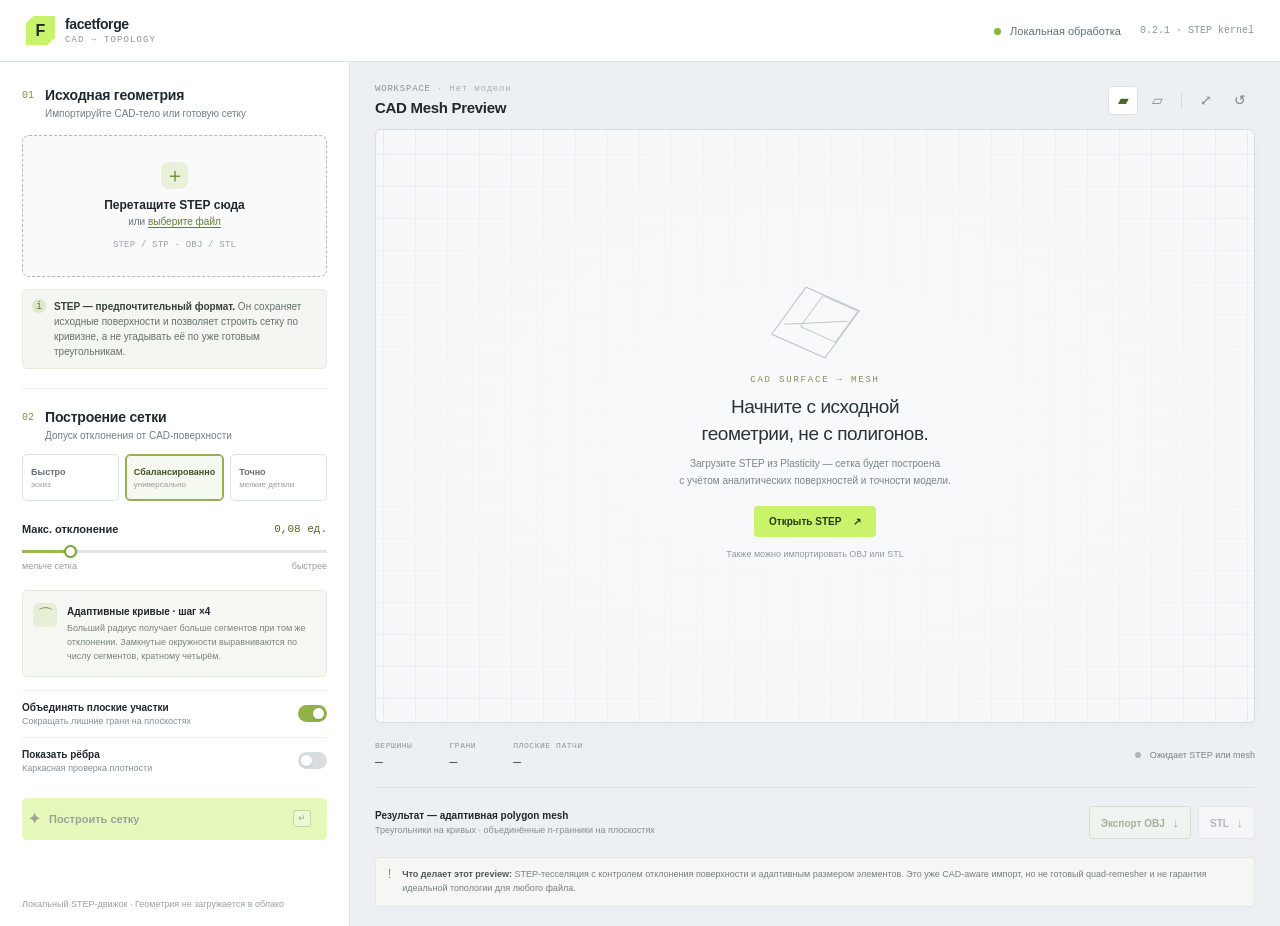
==== index.html @ 1f44ced6 "Fix STEP file selection rendering Co-authored-by: arena-agent <297053741+arena-agent@users.noreply.g" ====
<!doctype html>
<html lang="ru">
<head>
<meta charset="utf-8"><meta name="viewport" content="width=device-width,initial-scale=1">
<meta name="theme-color" content="#f1f3f5"><title>FacetForge — CAD to topology</title><link rel="stylesheet" href="style.css">
</head>
<body>
<header class="topbar"><a class="brand" href="#" aria-label="FacetForge"><span class="brand-mark">F</span><span class="brand-name">facetforge<small>CAD → TOPOLOGY</small></span></a><div class="top-right"><span class="privacy"><i></i> Локальная обработка</span><span class="edition">0.2.1 · STEP kernel</span></div></header>
<main class="app-shell">
<aside class="inspector">
<div class="panel-heading"><span class="stepno">01</span><div><h1>Исходная геометрия</h1><p>Импортируйте CAD-тело или готовую сетку</p></div></div>
<label class="dropzone" id="dropzone"><input id="fileInput" type="file" accept=".step,.stp,.obj,.stl"><span class="drop-icon">＋</span><strong>Перетащите STEP сюда</strong><span class="drop-sub">или <u>выберите файл</u></span><small>STEP / STP · OBJ / STL</small></label>
<div class="import-note"><span class="note-icon">i</span><span><b>STEP — предпочтительный формат.</b> Он сохраняет исходные поверхности и позволяет строить сетку по кривизне, а не угадывать её по уже готовым треугольникам.</span></div>
<div class="file-card hidden" id="modelCard"><span class="file-badge" id="fileBadge">STEP</span><div class="file-info"><b id="modelName">model.step</b><small id="modelInfo">Ожидает обработки</small></div><button id="removeModel" class="icon-btn" title="Убрать модель">×</button></div>
<div class="divider"></div>
<div class="panel-heading settings-title"><span class="stepno">02</span><div><h2>Построение сетки</h2><p>Допуск отклонения от CAD-поверхности</p></div></div>
<div class="preset-row" role="group" aria-label="Preset"><button class="preset" data-tol="0.25"><b>Быстро</b><small>эскиз</small></button><button class="preset selected" data-tol="0.08"><b>Сбалансированно</b><small>универсально</small></button><button class="preset" data-tol="0.02"><b>Точно</b><small>мелкие детали</small></button></div>
<div class="control"><div class="control-head"><label for="tolerance">Макс. отклонение</label><output id="toleranceValue">0,08 мм</output></div><input id="tolerance" type="range" min="0.01" max="0.5" step="0.01" value="0.08"><div class="range-hints"><span>мельче сетка</span><span>быстрее</span></div></div>
<div class="feature-card"><div class="feature-symbol">⌒</div><div><b>Адаптивные кривые · шаг ×4</b><p>Больший радиус получает больше сегментов при том же отклонении. Замкнутые окружности выравниваются по числу сегментов, кратному четырём.</p></div></div>
<div class="toggle-row"><div><b>Объединять плоские участки</b><small>Сокращать лишние грани на плоскостях</small></div><label class="switch"><input id="planarToggle" type="checkbox" checked><span></span></label></div>
<div class="toggle-row"><div><b>Показать рёбра</b><small>Каркасная проверка плотности</small></div><label class="switch"><input id="wireToggle" type="checkbox"><span></span></label></div>
<button class="build-btn" id="optimizeBtn" disabled><span>✦</span><span id="buildText">Построить сетку</span><kbd>↵</kbd></button>
<div class="sidebar-footer">Локальный STEP-движок · Геометрия не загружается в облако</div>
</aside>
<section class="viewport-panel">
<div class="viewport-head"><div><div class="eyebrow">WORKSPACE <span>·</span> <span id="viewName">Нет модели</span></div><div class="viewport-title" id="viewportTitle">CAD Mesh Preview</div></div><div class="viewport-actions"><button class="view-btn active" id="solidBtn" title="Заливка">▰</button><button class="view-btn" id="wireBtn" title="Рёбра">▱</button><span class="v-sep"></span><button class="view-btn" id="fitBtn" title="Вписать">⤢</button><button class="view-btn" id="resetBtn" title="Сбросить камеру">↺</button></div></div>
<div class="canvas-wrap" id="canvasWrap"><canvas id="view"></canvas><div class="empty-state" id="emptyState"><div class="isometric"><span></span></div><div class="empty-kicker">CAD SURFACE → MESH</div><h2>Начните с исходной<br>геометрии, не с полигонов.</h2><p>Загрузите STEP из Plasticity — сетка будет построена<br>с учётом аналитических поверхностей и точности модели.</p><button id="emptyUpload">Открыть STEP <span>↗</span></button><small>Также можно импортировать OBJ или STL</small></div><div class="view-hint hidden" id="viewHint">Вращение — перетаскивание <span>·</span> Масштаб — колесо</div><div class="loading hidden" id="loading"><span class="spinner"></span><b id="loadingTitle">Тесселяция CAD-поверхностей</b><small>Оставайтесь в приложении, это может занять время</small></div><div class="scale-mark hidden" id="scaleMark"><i></i><span>MODEL UNITS</span></div></div>
<div class="mesh-summary"><div class="stat"><small>ВЕРШИНЫ</small><b id="verticesStat">—</b></div><div class="stat"><small>ГРАНИ</small><b id="facesStat">—</b></div><div class="stat"><small>ПЛОСКИЕ ПАТЧИ</small><b id="planarStat">—</b></div><div class="result-state" id="statusMessage"><i></i> Ожидает STEP или mesh</div></div>
<div class="export-row"><div><b>Результат — адаптивная polygon mesh</b><small>Треугольники на кривых · объединённые n-гранники на плоскостях</small></div><button id="exportObj" class="export-btn" disabled>Экспорт OBJ <span>↓</span></button><button id="exportStl" class="export-btn secondary" disabled>STL <span>↓</span></button></div>
<div class="honesty"><span>!</span><p><b>Что делает этот preview:</b> STEP-тесселяция с контролем отклонения поверхности и адаптивным размером элементов. Это уже CAD-aware импорт, но не готовый quad-remesher и не гарантия идеальной топологии для любого файла.</p></div>
</section>
</main><script src="app.js"></script>
</body></html>
---- style.css ----
*{box-sizing:border-box} :root{--ink:#20272d;--muted:#737d85;--line:#dce1e4;--bg:#edf0f2;--panel:#fff;--accent:#c9f36b;--accent-deep:#32451a;--mono:ui-monospace,SFMono-Regular,Menlo,monospace;--sans:Inter,'Segoe UI',Arial,sans-serif}body{margin:0;background:var(--bg);color:var(--ink);font:13px var(--sans);min-height:100vh}.topbar{height:62px;background:#fff;border-bottom:1px solid var(--line);display:flex;justify-content:space-between;align-items:center;padding:0 26px}.brand{display:flex;gap:10px;align-items:center;text-decoration:none;color:var(--ink)}.brand-mark{width:29px;height:29px;background:var(--accent);display:grid;place-items:center;font-weight:800;font-size:16px;clip-path:polygon(26% 0,100% 0,100% 75%,74% 100%,0 100%,0 25%)}.brand-name{font-weight:720;letter-spacing:-.4px;font-size:14px}.brand-name small{display:block;font:9px var(--mono);letter-spacing:1.1px;color:#8b9499;margin-top:3px}.top-right{display:flex;gap:19px;align-items:center;color:#657078;font-size:11px}.privacy i{display:inline-block;width:7px;height:7px;border-radius:50%;background:#83ba34;margin-right:6px}.edition{font:10px var(--mono);color:#8b9499}.app-shell{display:grid;grid-template-columns:350px minmax(0,1fr);max-width:1700px;margin:0 auto;min-height:calc(100vh - 62px)}.inspector{background:#fff;border-right:1px solid var(--line);padding:25px 22px 17px;display:flex;flex-direction:column}.panel-heading{display:flex;gap:11px;align-items:flex-start;margin-bottom:16px}.stepno{font:10px var(--mono);color:#809342;padding-top:3px}.panel-heading h1,.panel-heading h2{margin:0;font-size:14px;letter-spacing:-.2px;font-weight:650}.panel-heading p{margin:5px 0 0;color:var(--muted);font-size:10px}.dropzone{height:142px;border:1px dashed #aeb8be;border-radius:7px;background:#f9faf9;display:flex;flex-direction:column;align-items:center;justify-content:center;cursor:pointer;position:relative;transition:.2s}.dropzone:hover,.dropzone.drag{border-color:#7b9b35;background:#f6faee}.dropzone input{position:absolute;inset:0;width:100%;height:100%;opacity:0;cursor:pointer}.drop-icon{width:27px;height:27px;border-radius:8px;background:#e9f1d8;color:#668a27;display:grid;place-items:center;font-size:20px;margin-bottom:9px}.dropzone strong{font-size:12px}.drop-sub{color:#69747b;font-size:10px;margin-top:4px}.drop-sub u{color:#657e35;text-underline-offset:2px}.dropzone>small{font:9px var(--mono);color:#98a0a5;margin-top:13px;letter-spacing:.2px}.import-note{display:flex;gap:8px;margin:12px 0 14px;background:#f4f6f2;border:1px solid #e7ebdf;border-radius:5px;padding:9px;color:#657068;font-size:10px;line-height:1.5}.import-note b{color:#374236;font-weight:650}.note-icon{flex:none;width:14px;height:14px;background:#dce8c9;border-radius:50%;display:grid;place-items:center;color:#5d772b;font:10px var(--mono)}.file-card{height:54px;border:1px solid var(--line);background:#fafbfb;border-radius:5px;display:flex;align-items:center;gap:9px;padding:0 9px;margin-bottom:13px}.file-badge{font:9px var(--mono);font-weight:600;padding:5px 6px;border-radius:3px;background:#e8efd9;color:#536b28}.file-info{flex:1;min-width:0}.file-info b,.file-info small{display:block;white-space:nowrap;overflow:hidden;text-overflow:ellipsis}.file-info b{font-size:10px}.file-info small{font-size:9px;color:var(--muted);margin-top:3px}.icon-btn{border:0;background:transparent;color:#7e888f;font-size:18px;cursor:pointer}.divider{border-top:1px solid #edf0f1;margin:5px 0 20px}.settings-title{margin-bottom:13px}.preset-row{display:grid;grid-template-columns:repeat(3,1fr);gap:6px;margin-bottom:22px}.preset{height:47px;border:1px solid var(--line);border-radius:5px;background:#fff;color:#657078;cursor:pointer;text-align:left;padding:6px 8px}.preset b,.preset small{display:block}.preset b{font-size:9px;font-weight:600}.preset small{font-size:8px;color:#939da3;margin-top:3px}.preset.selected{border-color:#94ae5a;background:#f6f9ef;color:#405524;box-shadow:inset 0 0 0 1px #94ae5a}.control{margin-bottom:19px}.control-head{display:flex;align-items:center;justify-content:space-between}.control-head label{font-size:11px;font-weight:600}.control-head output{font:11px var(--mono);font-weight:500;color:#526b26}.control input[type=range]{appearance:none;width:100%;height:3px;display:block;margin:15px 0 8px;background:linear-gradient(90deg,#99b94e 0%,#99b94e 15%,#e2e6e7 15%);outline:0}.control input[type=range]::-webkit-slider-thumb{appearance:none;width:13px;height:13px;border-radius:50%;background:#fff;border:2px solid #7d9e36;box-shadow:0 1px 4px #0002;cursor:pointer}.control input[type=range]::-moz-range-thumb{width:10px;height:10px;border-radius:50%;background:#fff;border:2px solid #7d9e36;cursor:pointer}.range-hints{display:flex;justify-content:space-between;color:#939da3;font-size:9px}.feature-card{display:flex;gap:10px;padding:12px 10px;background:#f6f8f3;border:1px solid #e6ebdd;border-radius:5px;margin:0 0 13px}.feature-symbol{width:24px;height:24px;flex:none;display:grid;place-items:center;border-radius:5px;background:#e7efd9;color:#658332;font-size:17px}.feature-card b{font-size:10px}.feature-card p{font-size:9px;line-height:1.55;color:#79827b;margin:4px 0 0}.toggle-row{min-height:47px;border-top:1px solid #edf0f1;display:flex;align-items:center;justify-content:space-between}.toggle-row b,.toggle-row small{display:block}.toggle-row b{font-size:10px;font-weight:600}.toggle-row small{font-size:9px;color:#858f95;margin-top:3px}.switch{position:relative;width:29px;height:17px;flex:none}.switch input{opacity:0;width:0;height:0}.switch span{position:absolute;inset:0;border-radius:10px;background:#d8dddf;cursor:pointer;transition:.18s}.switch span:before{content:'';position:absolute;width:11px;height:11px;left:3px;top:3px;border-radius:50%;background:#fff;box-shadow:0 1px 2px #0002;transition:.18s}.switch input:checked+span{background:#91b247}.switch input:checked+span:before{transform:translateX(12px)}.build-btn{margin-top:14px;height:42px;border:0;border-radius:5px;background:#c9f36b;color:#25331a;display:flex;align-items:center;justify-content:center;gap:8px;font:650 11px var(--sans);cursor:pointer;transition:.15s}.build-btn:hover:not(:disabled){background:#d5ff78;transform:translateY(-1px)}.build-btn:disabled{opacity:.45;cursor:not-allowed}.build-btn>span:first-child{font-size:15px}.build-btn kbd{font:9px var(--mono);border:1px solid #809d46;border-radius:3px;padding:2px 4px;margin-left:auto;margin-right:10px;background:#d7f59b}.sidebar-footer{margin-top:auto;padding-top:15px;color:#98a1a5;font-size:9px}.viewport-panel{padding:22px 25px 19px;display:flex;flex-direction:column;min-width:0}.viewport-head{display:flex;align-items:center;justify-content:space-between;margin-bottom:13px}.eyebrow{font:9px var(--mono);letter-spacing:.8px;color:#879198}.eyebrow span{color:#a9b1b4}.viewport-title{font-size:15px;font-weight:640;letter-spacing:-.3px;margin-top:5px}.viewport-actions{display:flex;gap:4px}.view-btn{height:29px;min-width:30px;border:1px solid transparent;border-radius:4px;background:transparent;color:#7c878e;cursor:pointer;font-size:14px}.view-btn:hover,.view-btn.active{background:#fff;border-color:#dce1e4;color:#4d6329}.v-sep{height:17px;border-left:1px solid #d5dbde;margin:6px 5px}.canvas-wrap{position:relative;height:min(66vh,720px);min-height:350px;border:1px solid #d8dee1;border-radius:6px;overflow:hidden;background-color:#f6f8f9;background-image:linear-gradient(#e7ebed 1px,transparent 1px),linear-gradient(90deg,#e7ebed 1px,transparent 1px);background-size:32px 32px;background-position:center center;box-shadow:0 2px 8px #27343c08}.canvas-wrap canvas{width:100%;height:100%;display:block;touch-action:none}.empty-state{position:absolute;inset:0;display:flex;align-items:center;flex-direction:column;justify-content:center;text-align:center;pointer-events:none;background:radial-gradient(ellipse at center,#f7f9fae8 20%,#f6f8f9a8 70%,transparent)}.isometric{width:59px;height:59px;position:relative;margin-bottom:23px;transform:rotate(30deg) skew(-6deg,-6deg);border:1px solid #b6c1c1}.isometric:before,.isometric:after{content:'';position:absolute;border:1px solid #c5cecd}.isometric:before{inset:9px;transform:translate(9px,-9px)}.isometric:after{width:58px;height:1px;border:0;background:#bec7c7;top:28px;left:0;transform:rotate(-30deg)}.empty-kicker{font:9px var(--mono);letter-spacing:1.8px;color:#81915c}.empty-state h2{font-weight:500;font-size:19px;letter-spacing:-.45px;line-height:1.4;margin:9px 0;color:#293339}.empty-state p{font-size:10px;line-height:1.65;color:#7a858b;margin:0 0 17px}.empty-state button{pointer-events:auto;background:#c9f36b;border:0;border-radius:4px;padding:10px 15px;font:650 10px var(--sans);color:#29381b;cursor:pointer}.empty-state button span{margin-left:9px}.empty-state>small{font-size:9px;color:#90999e;margin-top:12px}.view-hint{position:absolute;bottom:13px;left:14px;border-radius:3px;background:#ffffffdf;padding:6px 8px;color:#717d82;font-size:9px}.view-hint span{margin:0 5px;color:#a5adae}.loading{position:absolute;inset:0;display:flex;align-items:center;justify-content:center;flex-direction:column;background:#f5f7f8eF;gap:10px}.loading b{font-size:12px}.loading small{font-size:10px;color:#7d878c}.spinner{width:27px;height:27px;border:2px solid #dce3d3;border-top-color:#85a93d;border-radius:50%;animation:spin .8s linear infinite}@keyframes spin{to{transform:rotate(360deg)}}.scale-mark{position:absolute;bottom:14px;right:17px;color:#879196;font:8px var(--mono);display:flex;align-items:center;gap:5px}.scale-mark i{width:38px;border-top:2px solid #899497}.mesh-summary{min-height:65px;display:flex;align-items:center;gap:37px;border-bottom:1px solid #dce1e4}.stat small,.stat b{display:block}.stat small{font:8px var(--mono);letter-spacing:.55px;color:#899399}.stat b{font:13px var(--mono);font-weight:500;color:#354047;margin-top:5px}.result-state{margin-left:auto;color:#788388;font-size:9px}.result-state i{display:inline-block;width:6px;height:6px;border-radius:50%;background:#aeb7ba;margin-right:6px}.result-state.ready i{background:#82ad38}.export-row{display:flex;align-items:center;gap:7px;min-height:69px}.export-row>div{margin-right:auto}.export-row b,.export-row small{display:block}.export-row b{font-size:10px;font-weight:600}.export-row small{font-size:9px;color:#828d92;margin-top:4px}.export-btn{border:1px solid #b8ca8f;border-radius:4px;background:#f6faee;color:#455c22;font:600 10px var(--sans);padding:8px 11px;cursor:pointer}.export-btn span{font-size:13px;margin-left:5px}.export-btn.secondary{background:#fff;border-color:#d6dcde;color:#606c72}.export-btn:disabled{opacity:.42;cursor:not-allowed}.honesty{display:flex;gap:9px;background:#f6f7f4;border:1px solid #e3e7dd;border-radius:4px;padding:10px;color:#778078}.honesty>span{font:12px var(--mono);color:#789348}.honesty p{font-size:9px;line-height:1.55;margin:0}.honesty b{color:#4e584e}.hidden{display:none!important}@media(max-width:920px){.app-shell{grid-template-columns:310px minmax(0,1fr)}.inspector{padding:20px 17px}.viewport-panel{padding:19px 17px}.mesh-summary{gap:20px}.result-state{display:none}}@media(max-width:680px){.topbar{height:55px;padding:0 14px}.top-right{gap:0}.edition{display:none}.app-shell{display:flex;flex-direction:column}.inspector{border-right:0;border-bottom:1px solid var(--line);padding:17px 14px}.dropzone{height:116px}.sidebar-footer{display:none}.settings-title{margin-top:3px}.viewport-panel{padding:17px 11px}.canvas-wrap{height:52vh;min-height:310px}.mesh-summary{gap:14px;justify-content:space-between}.stat b{font-size:11px}.export-row{flex-wrap:wrap;padding:10px 0}.export-row>div{flex-basis:100%}.honesty{margin-bottom:6px}}
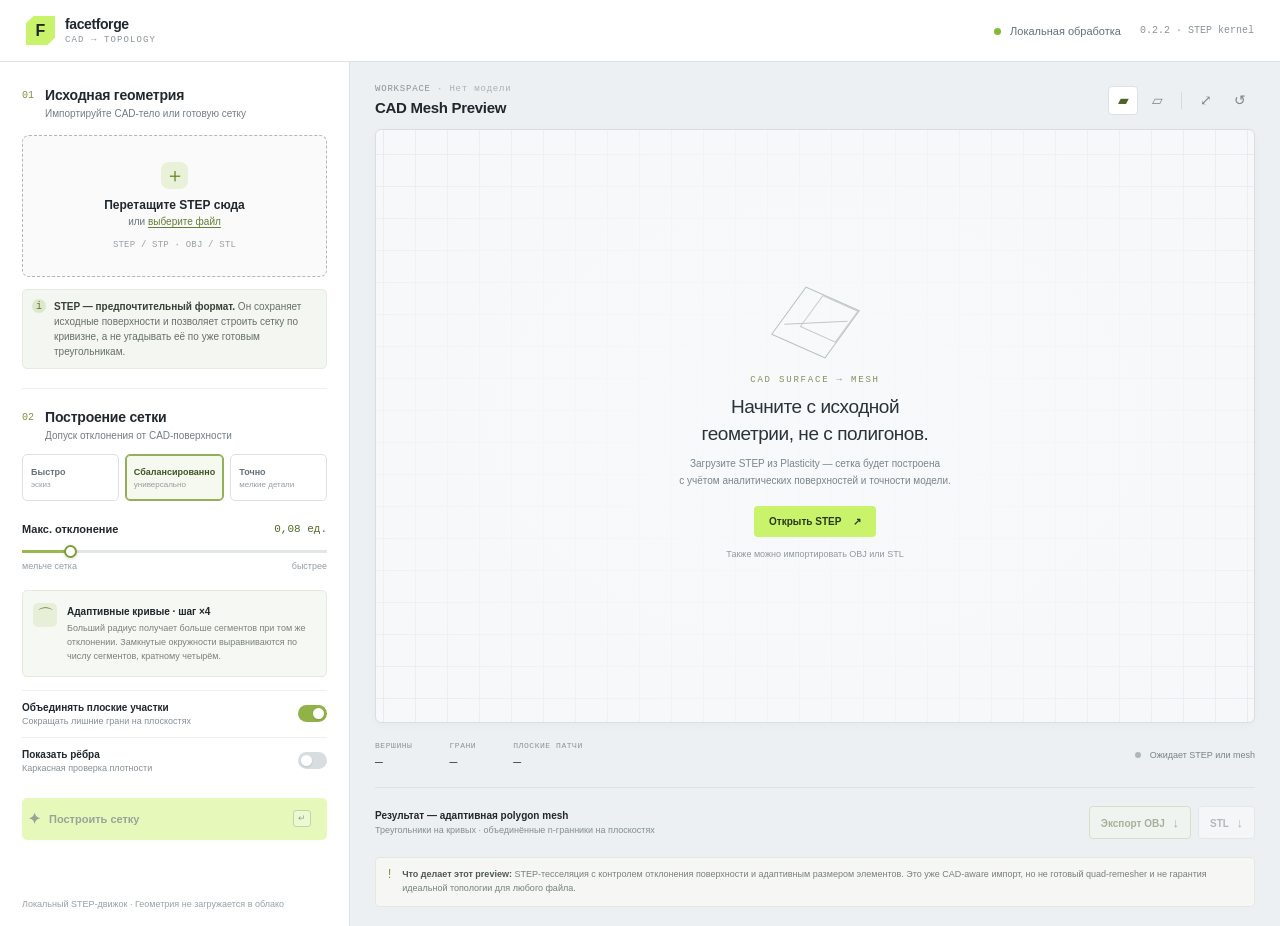
==== commit eb731071: "Fix empty aggregate parsing for uploaded STEP export Co-authored-by: arena-agent <297053741+arena-ag" ====
--- a/index.html
+++ b/index.html
@@ -5,7 +5,7 @@
 <meta name="theme-color" content="#f1f3f5"><title>FacetForge — CAD to topology</title><link rel="stylesheet" href="style.css">
 </head>
 <body>
-<header class="topbar"><a class="brand" href="#" aria-label="FacetForge"><span class="brand-mark">F</span><span class="brand-name">facetforge<small>CAD → TOPOLOGY</small></span></a><div class="top-right"><span class="privacy"><i></i> Локальная обработка</span><span class="edition">0.2.1 · STEP kernel</span></div></header>
+<header class="topbar"><a class="brand" href="#" aria-label="FacetForge"><span class="brand-mark">F</span><span class="brand-name">facetforge<small>CAD → TOPOLOGY</small></span></a><div class="top-right"><span class="privacy"><i></i> Локальная обработка</span><span class="edition">0.2.2 · STEP kernel</span></div></header>
 <main class="app-shell">
 <aside class="inspector">
 <div class="panel-heading"><span class="stepno">01</span><div><h1>Исходная геометрия</h1><p>Импортируйте CAD-тело или готовую сетку</p></div></div>
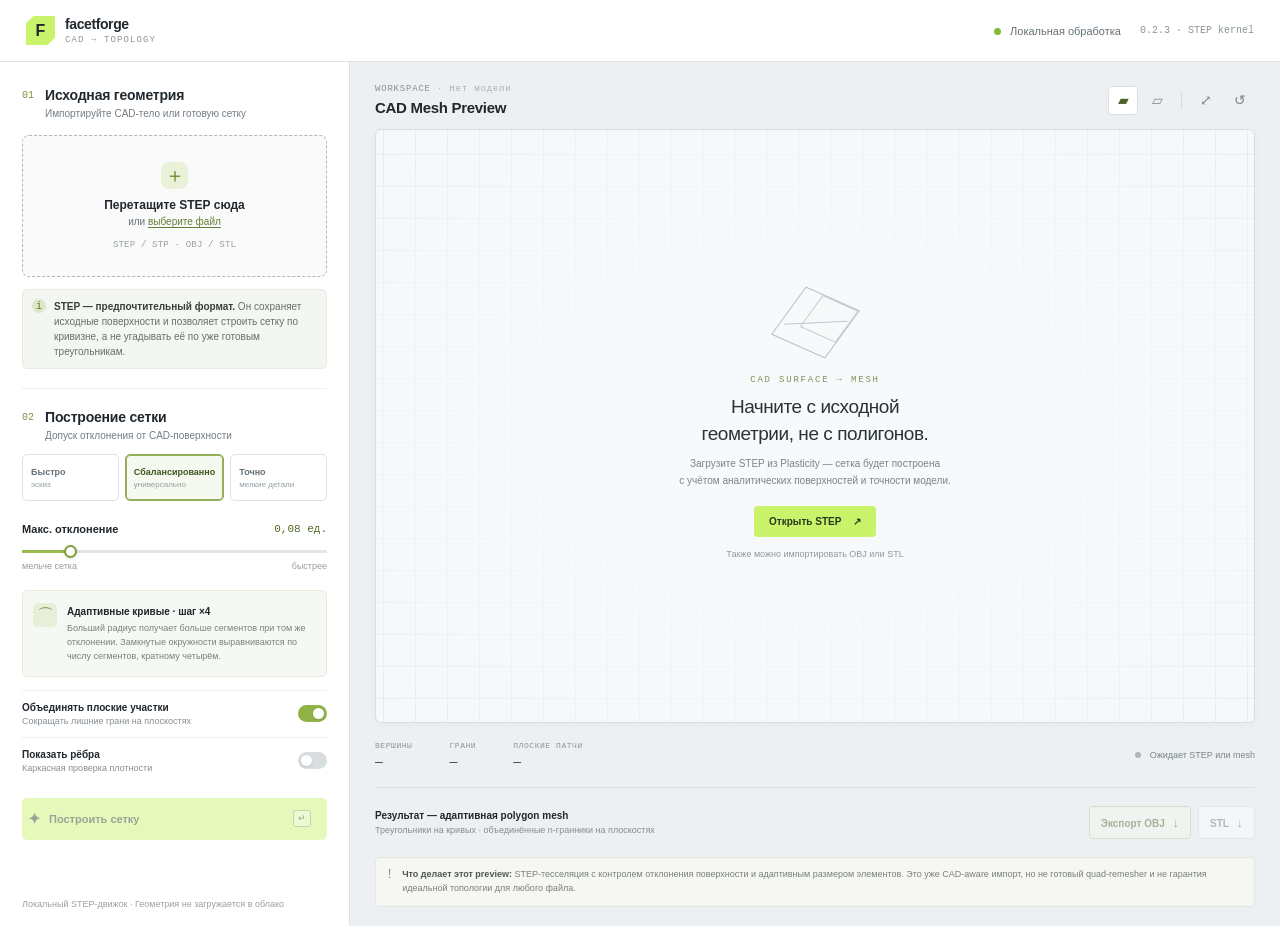
==== commit a6cefbc8: "Show STEP engine state instead of stale empty preview Co-authored-by: arena-agent <297053741+arena-a" ====
--- a/index.html
+++ b/index.html
@@ -5,7 +5,7 @@
 <meta name="theme-color" content="#f1f3f5"><title>FacetForge — CAD to topology</title><link rel="stylesheet" href="style.css">
 </head>
 <body>
-<header class="topbar"><a class="brand" href="#" aria-label="FacetForge"><span class="brand-mark">F</span><span class="brand-name">facetforge<small>CAD → TOPOLOGY</small></span></a><div class="top-right"><span class="privacy"><i></i> Локальная обработка</span><span class="edition">0.2.2 · STEP kernel</span></div></header>
+<header class="topbar"><a class="brand" href="#" aria-label="FacetForge"><span class="brand-mark">F</span><span class="brand-name">facetforge<small>CAD → TOPOLOGY</small></span></a><div class="top-right"><span class="privacy"><i></i> Локальная обработка</span><span class="edition">0.2.3 · STEP kernel</span></div></header>
 <main class="app-shell">
 <aside class="inspector">
 <div class="panel-heading"><span class="stepno">01</span><div><h1>Исходная геометрия</h1><p>Импортируйте CAD-тело или готовую сетку</p></div></div>
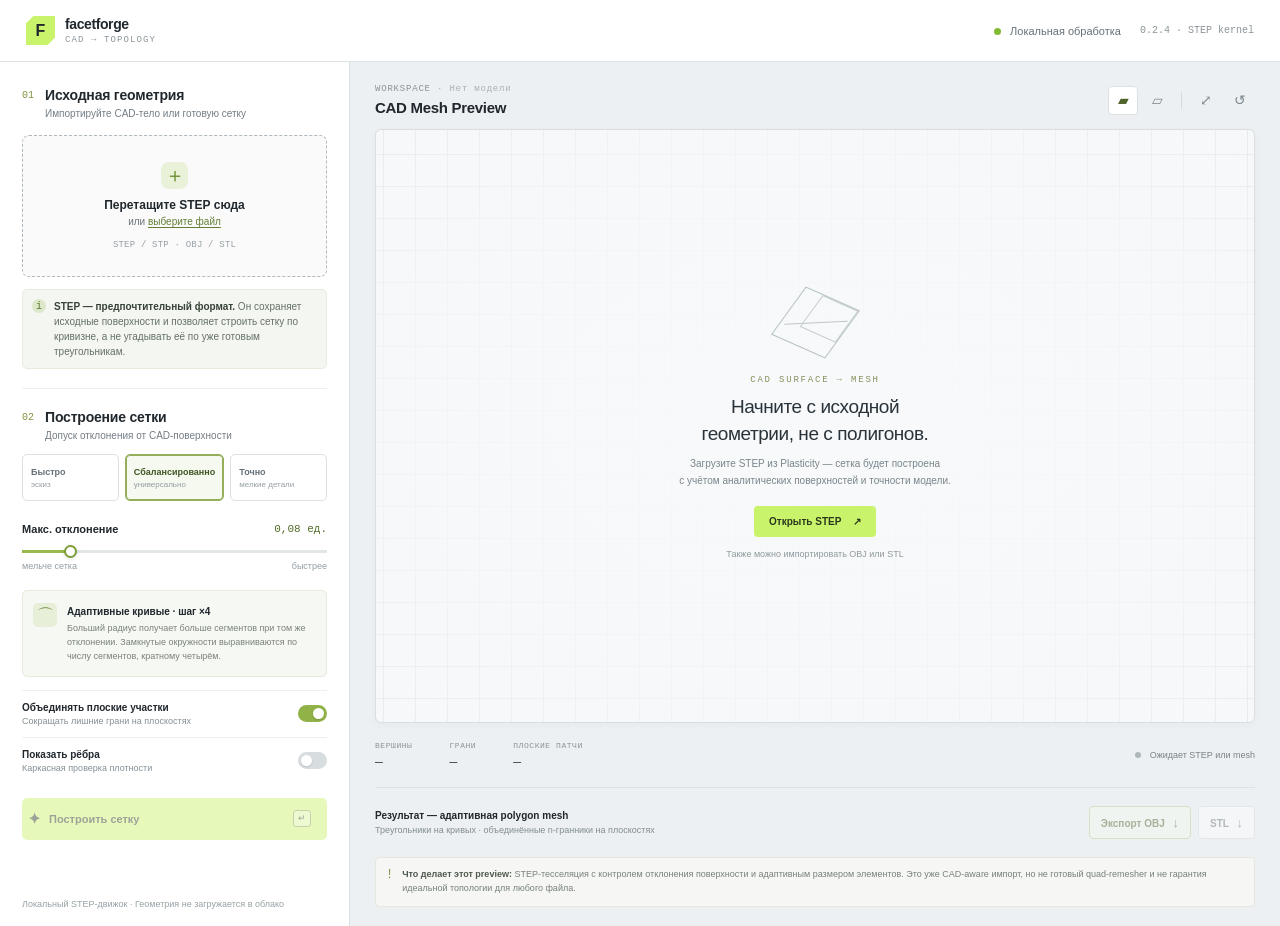
==== commit 6a37aa08: "Bound STEP tessellation worker resources Co-authored-by: arena-agent <297053741+arena-agent@users.no" ====
--- a/index.html
+++ b/index.html
@@ -5,7 +5,7 @@
 <meta name="theme-color" content="#f1f3f5"><title>FacetForge — CAD to topology</title><link rel="stylesheet" href="style.css">
 </head>
 <body>
-<header class="topbar"><a class="brand" href="#" aria-label="FacetForge"><span class="brand-mark">F</span><span class="brand-name">facetforge<small>CAD → TOPOLOGY</small></span></a><div class="top-right"><span class="privacy"><i></i> Локальная обработка</span><span class="edition">0.2.3 · STEP kernel</span></div></header>
+<header class="topbar"><a class="brand" href="#" aria-label="FacetForge"><span class="brand-mark">F</span><span class="brand-name">facetforge<small>CAD → TOPOLOGY</small></span></a><div class="top-right"><span class="privacy"><i></i> Локальная обработка</span><span class="edition">0.2.4 · STEP kernel</span></div></header>
 <main class="app-shell">
 <aside class="inspector">
 <div class="panel-heading"><span class="stepno">01</span><div><h1>Исходная геометрия</h1><p>Импортируйте CAD-тело или готовую сетку</p></div></div>
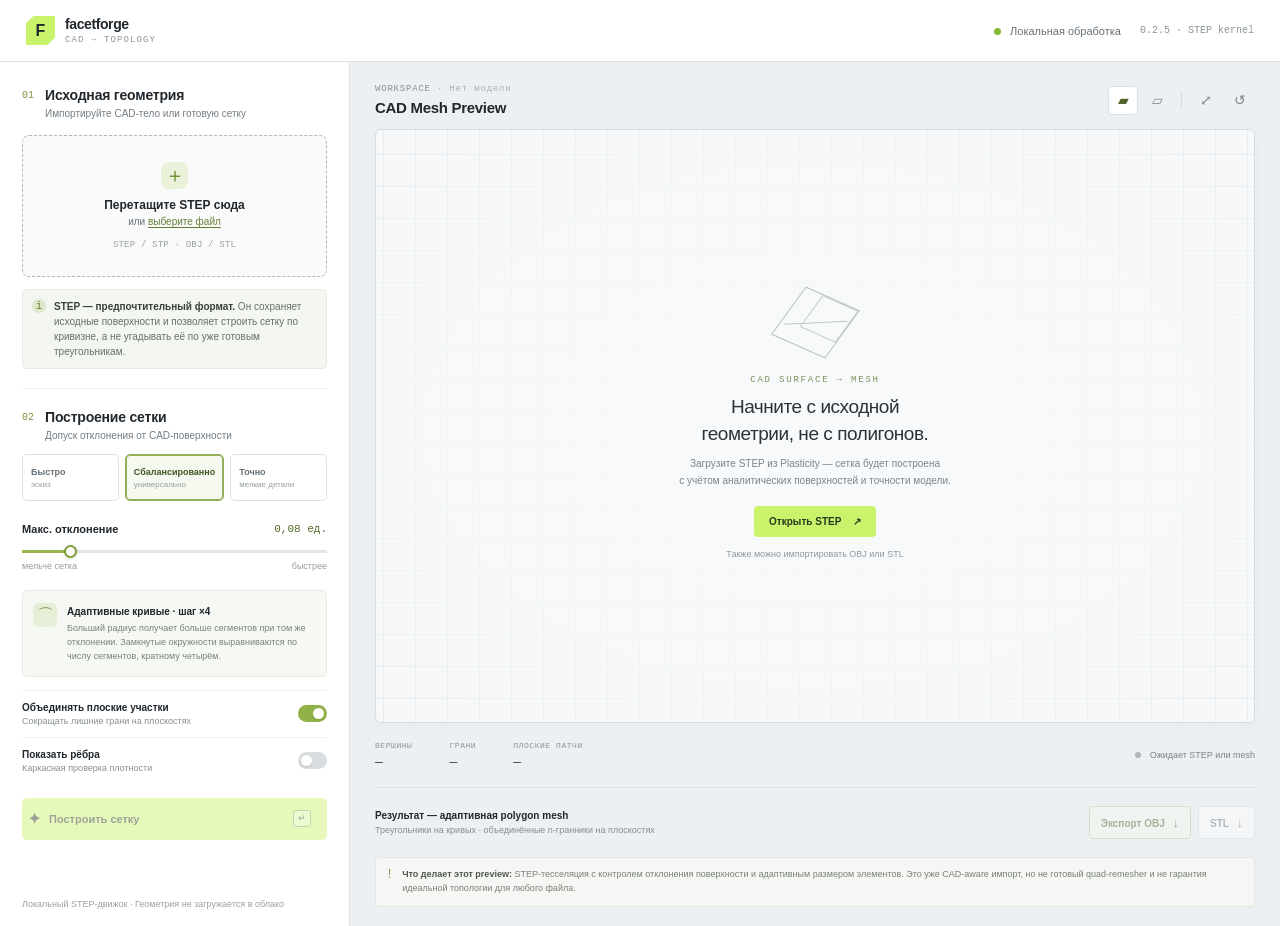
==== commit b0add38b: "Isolate tessellation in a worker process Co-authored-by: arena-agent <297053741+arena-agent@users.no" ====
--- a/index.html
+++ b/index.html
@@ -5,7 +5,7 @@
 <meta name="theme-color" content="#f1f3f5"><title>FacetForge — CAD to topology</title><link rel="stylesheet" href="style.css">
 </head>
 <body>
-<header class="topbar"><a class="brand" href="#" aria-label="FacetForge"><span class="brand-mark">F</span><span class="brand-name">facetforge<small>CAD → TOPOLOGY</small></span></a><div class="top-right"><span class="privacy"><i></i> Локальная обработка</span><span class="edition">0.2.4 · STEP kernel</span></div></header>
+<header class="topbar"><a class="brand" href="#" aria-label="FacetForge"><span class="brand-mark">F</span><span class="brand-name">facetforge<small>CAD → TOPOLOGY</small></span></a><div class="top-right"><span class="privacy"><i></i> Локальная обработка</span><span class="edition">0.2.5 · STEP kernel</span></div></header>
 <main class="app-shell">
 <aside class="inspector">
 <div class="panel-heading"><span class="stepno">01</span><div><h1>Исходная геометрия</h1><p>Импортируйте CAD-тело или готовую сетку</p></div></div>
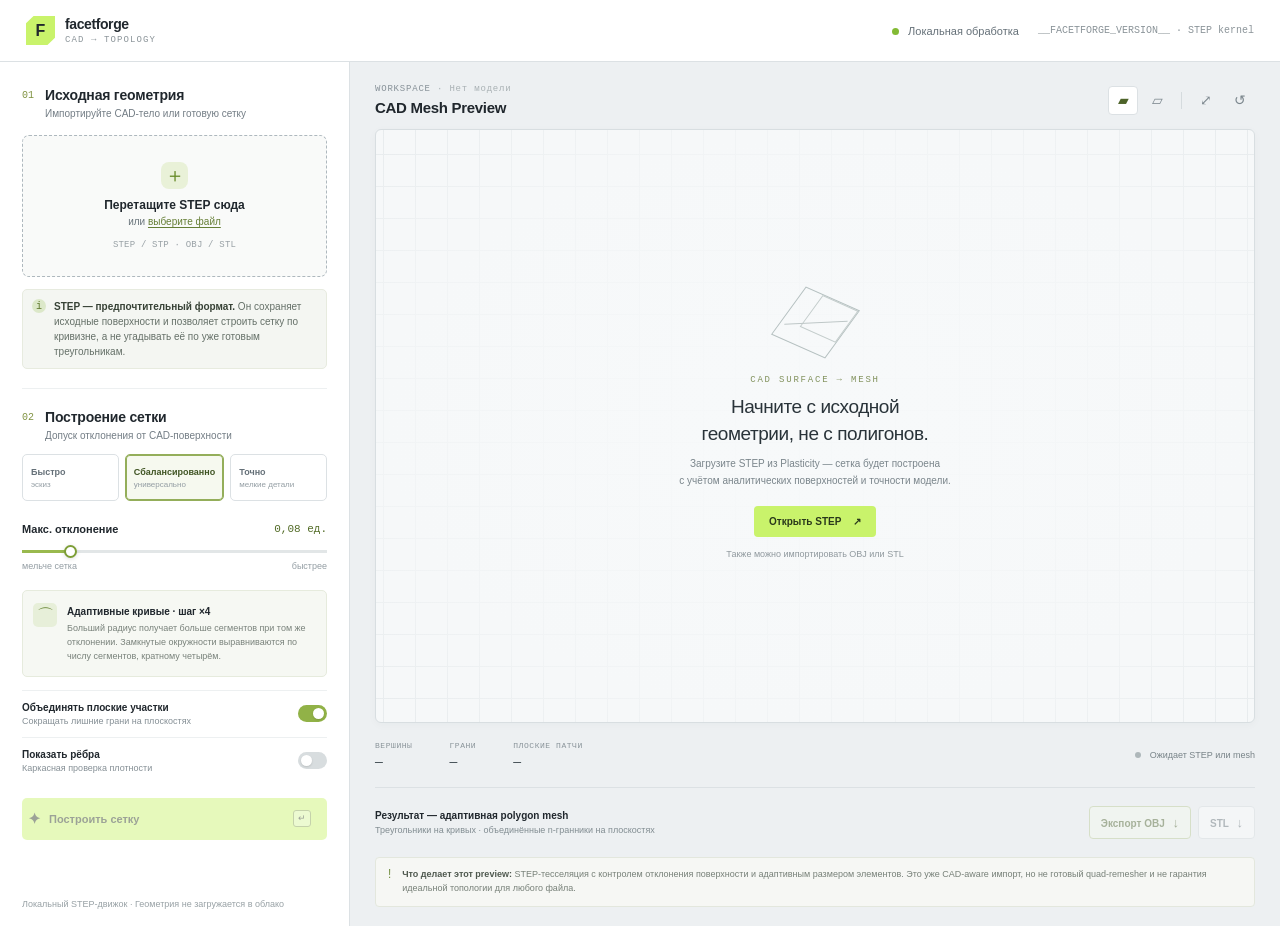
==== commit 56087596: "Inject matching UI build version from engine Co-authored-by: arena-agent <297053741+arena-agent@user" ====
--- a/index.html
+++ b/index.html
@@ -5,7 +5,7 @@
 <meta name="theme-color" content="#f1f3f5"><title>FacetForge — CAD to topology</title><link rel="stylesheet" href="style.css">
 </head>
 <body>
-<header class="topbar"><a class="brand" href="#" aria-label="FacetForge"><span class="brand-mark">F</span><span class="brand-name">facetforge<small>CAD → TOPOLOGY</small></span></a><div class="top-right"><span class="privacy"><i></i> Локальная обработка</span><span class="edition">0.2.5 · STEP kernel</span></div></header>
+<header class="topbar"><a class="brand" href="#" aria-label="FacetForge"><span class="brand-mark">F</span><span class="brand-name">facetforge<small>CAD → TOPOLOGY</small></span></a><div class="top-right"><span class="privacy"><i></i> Локальная обработка</span><span class="edition">__FACETFORGE_VERSION__ · STEP kernel</span></div></header>
 <main class="app-shell">
 <aside class="inspector">
 <div class="panel-heading"><span class="stepno">01</span><div><h1>Исходная геометрия</h1><p>Импортируйте CAD-тело или готовую сетку</p></div></div>
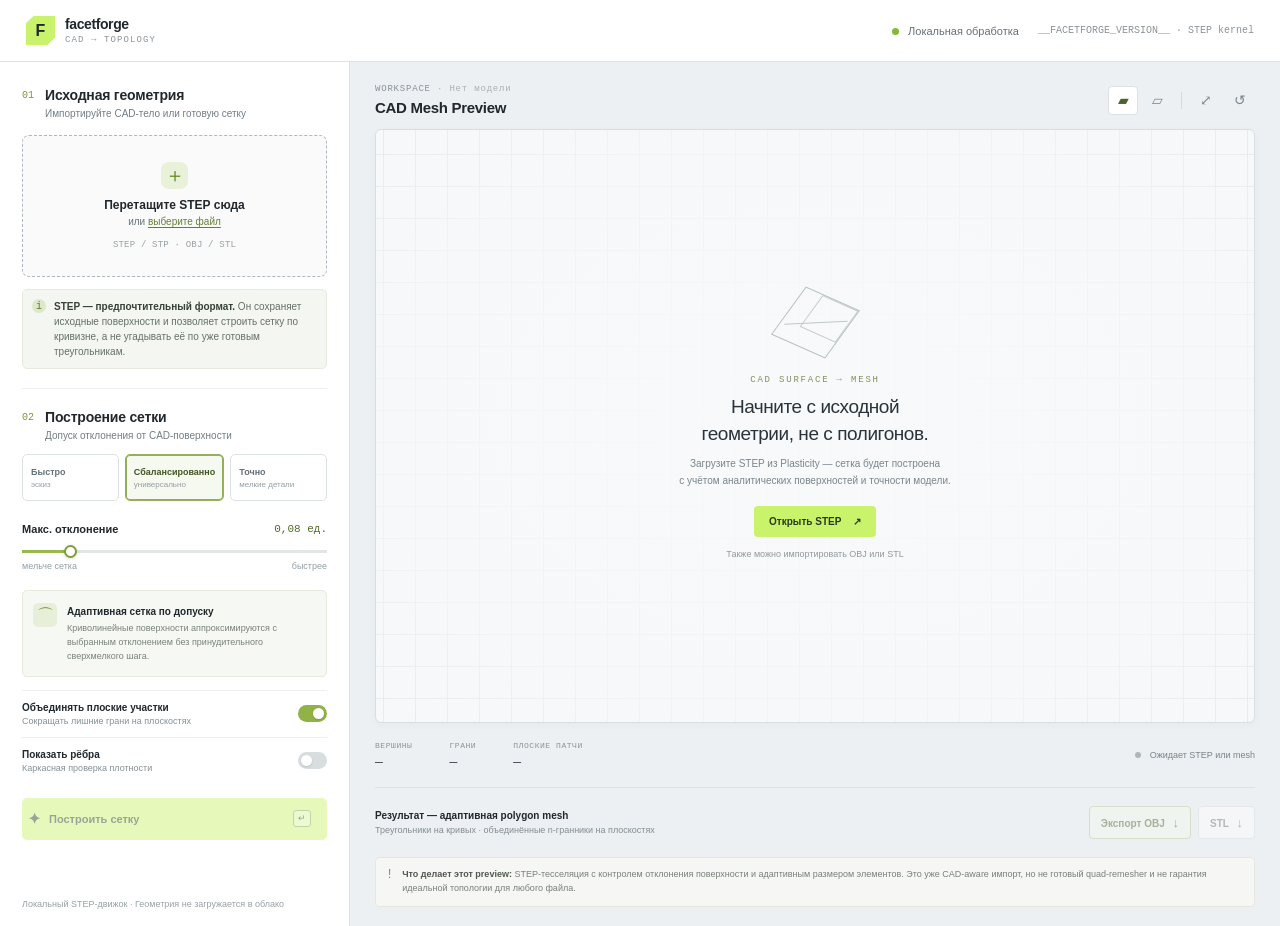
==== commit ef481a4a: "Honor STEP tolerance to prevent mesh explosion Co-authored-by: arena-agent <297053741+arena-agent@us" ====
--- a/index.html
+++ b/index.html
@@ -16,7 +16,7 @@
 <div class="panel-heading settings-title"><span class="stepno">02</span><div><h2>Построение сетки</h2><p>Допуск отклонения от CAD-поверхности</p></div></div>
 <div class="preset-row" role="group" aria-label="Preset"><button class="preset" data-tol="0.25"><b>Быстро</b><small>эскиз</small></button><button class="preset selected" data-tol="0.08"><b>Сбалансированно</b><small>универсально</small></button><button class="preset" data-tol="0.02"><b>Точно</b><small>мелкие детали</small></button></div>
 <div class="control"><div class="control-head"><label for="tolerance">Макс. отклонение</label><output id="toleranceValue">0,08 мм</output></div><input id="tolerance" type="range" min="0.01" max="0.5" step="0.01" value="0.08"><div class="range-hints"><span>мельче сетка</span><span>быстрее</span></div></div>
-<div class="feature-card"><div class="feature-symbol">⌒</div><div><b>Адаптивные кривые · шаг ×4</b><p>Больший радиус получает больше сегментов при том же отклонении. Замкнутые окружности выравниваются по числу сегментов, кратному четырём.</p></div></div>
+<div class="feature-card"><div class="feature-symbol">⌒</div><div><b>Адаптивная сетка по допуску</b><p>Криволинейные поверхности аппроксимируются с выбранным отклонением без принудительного сверхмелкого шага.</p></div></div>
 <div class="toggle-row"><div><b>Объединять плоские участки</b><small>Сокращать лишние грани на плоскостях</small></div><label class="switch"><input id="planarToggle" type="checkbox" checked><span></span></label></div>
 <div class="toggle-row"><div><b>Показать рёбра</b><small>Каркасная проверка плотности</small></div><label class="switch"><input id="wireToggle" type="checkbox"><span></span></label></div>
 <button class="build-btn" id="optimizeBtn" disabled><span>✦</span><span id="buildText">Построить сетку</span><kbd>↵</kbd></button>
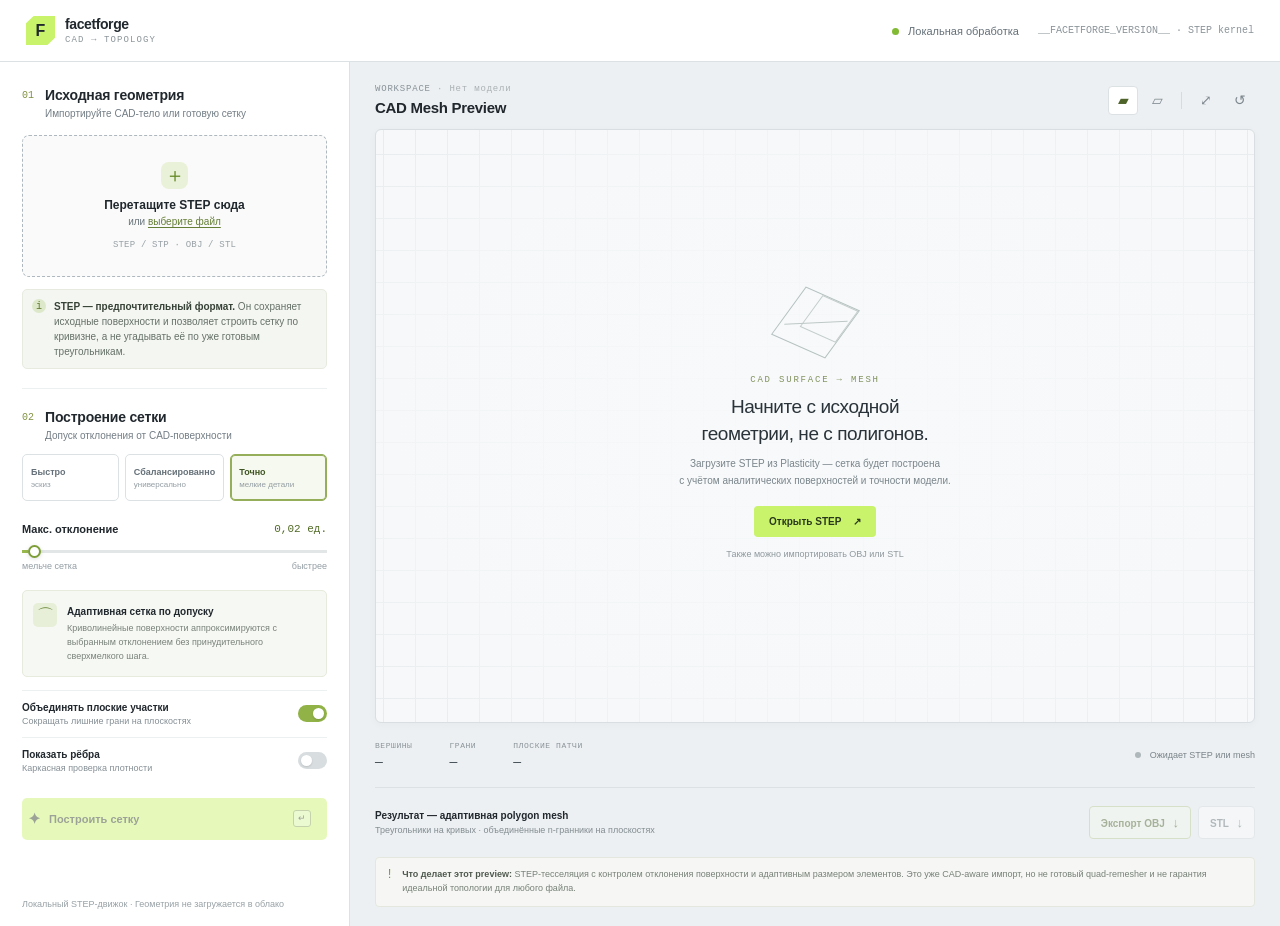
==== commit 20d8280c: "Default to finer robust STEP mesh quality Co-authored-by: arena-agent <297053741+arena-agent@users.n" ====
--- a/index.html
+++ b/index.html
@@ -14,8 +14,8 @@
 <div class="file-card hidden" id="modelCard"><span class="file-badge" id="fileBadge">STEP</span><div class="file-info"><b id="modelName">model.step</b><small id="modelInfo">Ожидает обработки</small></div><button id="removeModel" class="icon-btn" title="Убрать модель">×</button></div>
 <div class="divider"></div>
 <div class="panel-heading settings-title"><span class="stepno">02</span><div><h2>Построение сетки</h2><p>Допуск отклонения от CAD-поверхности</p></div></div>
-<div class="preset-row" role="group" aria-label="Preset"><button class="preset" data-tol="0.25"><b>Быстро</b><small>эскиз</small></button><button class="preset selected" data-tol="0.08"><b>Сбалансированно</b><small>универсально</small></button><button class="preset" data-tol="0.02"><b>Точно</b><small>мелкие детали</small></button></div>
-<div class="control"><div class="control-head"><label for="tolerance">Макс. отклонение</label><output id="toleranceValue">0,08 мм</output></div><input id="tolerance" type="range" min="0.01" max="0.5" step="0.01" value="0.08"><div class="range-hints"><span>мельче сетка</span><span>быстрее</span></div></div>
+<div class="preset-row" role="group" aria-label="Preset"><button class="preset" data-tol="0.25"><b>Быстро</b><small>эскиз</small></button><button class="preset" data-tol="0.08"><b>Сбалансированно</b><small>универсально</small></button><button class="preset selected" data-tol="0.02"><b>Точно</b><small>мелкие детали</small></button></div>
+<div class="control"><div class="control-head"><label for="tolerance">Макс. отклонение</label><output id="toleranceValue">0,02 мм</output></div><input id="tolerance" type="range" min="0.01" max="0.5" step="0.01" value="0.02"><div class="range-hints"><span>мельче сетка</span><span>быстрее</span></div></div>
 <div class="feature-card"><div class="feature-symbol">⌒</div><div><b>Адаптивная сетка по допуску</b><p>Криволинейные поверхности аппроксимируются с выбранным отклонением без принудительного сверхмелкого шага.</p></div></div>
 <div class="toggle-row"><div><b>Объединять плоские участки</b><small>Сокращать лишние грани на плоскостях</small></div><label class="switch"><input id="planarToggle" type="checkbox" checked><span></span></label></div>
 <div class="toggle-row"><div><b>Показать рёбра</b><small>Каркасная проверка плотности</small></div><label class="switch"><input id="wireToggle" type="checkbox"><span></span></label></div>
